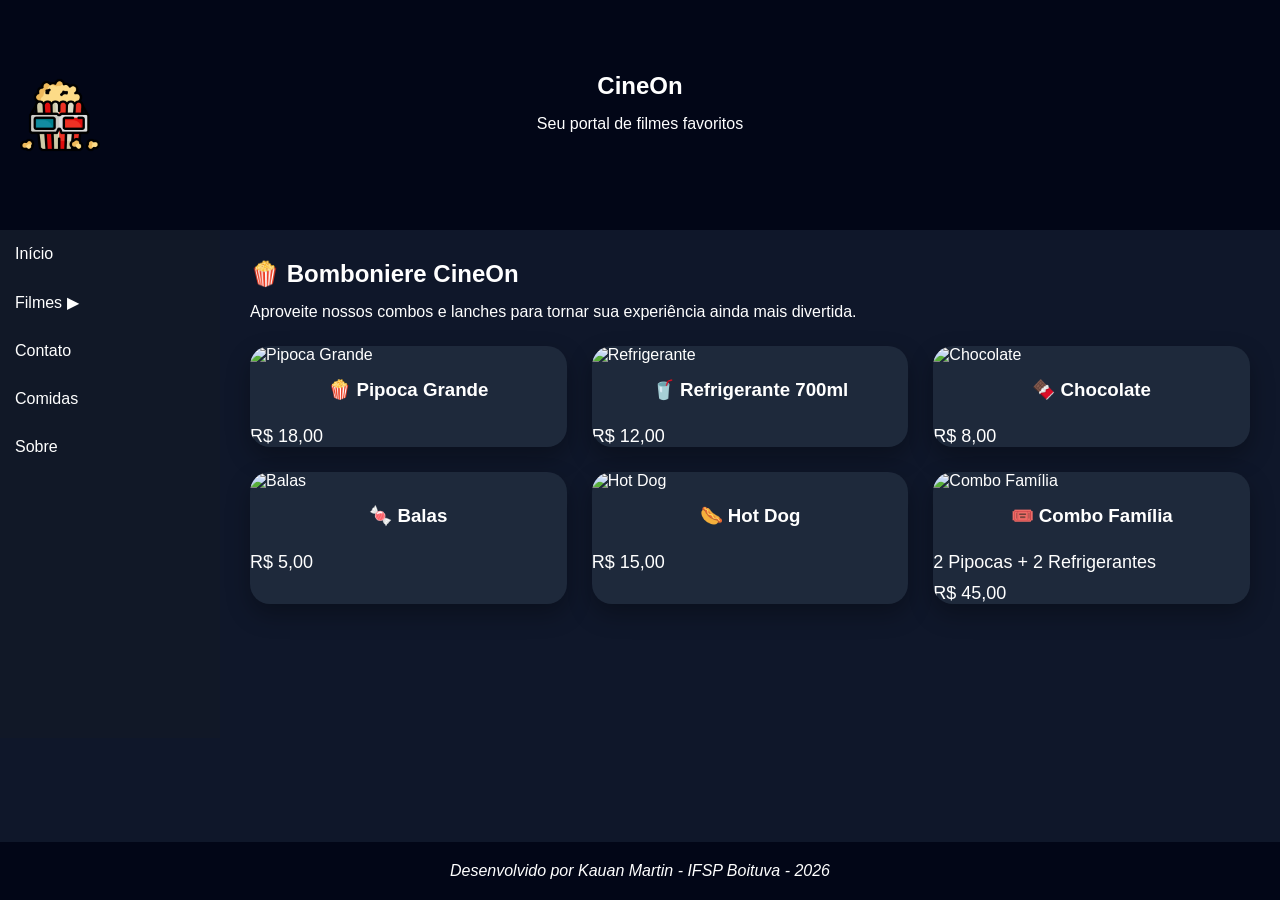
==== paginas/comidas.html @ 90d4e2b5 "Add files via upload" ====
<!DOCTYPE html>
<html lang="pt-br">
    <style>
        .filme-card p{
            margin-top:10px;
            font-size:18px;
        }

        .filme-card h1{
            font-size:80px;
            margin:20px 0;
        }

        section > p{
            margin:15px 0 25px;
        }
    </style>

<head>
    <meta charset="UTF-8">
    <title>Contato - CineOn</title>
    <link rel="stylesheet" href="../estilos/layout.css">
    <link rel="stylesheet" href="../estilos/formulario.css">
    <link rel="icon" href="../imagens/pipoca.ico" type="image/png">
    <link rel="stylesheet" href="../estilos/cards.css">
    <script src="../script/script.js" defer></script>
</head>

<body>

    <header>
        <img src="../imagens/pipoca.png" alt="Logo">

        <section>
            <h1>CineOn</h1>
            <p>Seu portal de filmes favoritos</p>
        </section>
        <section class="usuario">
            <span id="areaUsuario"></span>
        </section>
    </header>

    <nav>
        <ul>
            <li><a href="../index.html">Início</a></li>
            <li>
                <a href="#">Filmes ▶</a>
                <ul>
                    <li><a href="oscar.html">Últimos Vencedores do Oscar</a></li>
                    <li><a href="embreve.html">Em breve</a></li>
                    
                </ul>
            </li>
            <li><a href="contato.html">Contato</a></li>
            <li><a href="comidas.html">Comidas</a></li>
            <li><a href="sobre.html">Sobre</a></li>
        </ul>
    </nav>

    <main>

        <section>

            <h2>🍿 Bomboniere CineOn</h2>

            <p>
                Aproveite nossos combos e lanches para tornar sua experiência
                ainda mais divertida.
            </p>

            <div class="cards">

                <div class="filme-card">
                    <img src="../imagens/pipoca-grande.jpg" alt="Pipoca Grande">
                    <h3>🍿 Pipoca Grande</h3>
                    <p>R$ 18,00</p>
                </div>

                <div class="filme-card">
                    <img src="../imagens/refrigerante.jpg" alt="Refrigerante">
                    <h3>🥤 Refrigerante 700ml</h3>
                    <p>R$ 12,00</p>
                </div>

                <div class="filme-card">
                    <img src="../imagens/chocolate.jpg" alt="Chocolate">
                    <h3>🍫 Chocolate</h3>
                    <p>R$ 8,00</p>
                </div>

                <div class="filme-card">
                    <img src="../imagens/balas.jpg" alt="Balas">
                    <h3>🍬 Balas</h3>
                    <p>R$ 5,00</p>
                </div>

                <div class="filme-card">
                    <img src="../imagens/hotdog.jpg" alt="Hot Dog">
                    <h3>🌭 Hot Dog</h3>
                    <p>R$ 15,00</p>
                </div>

                <div class="filme-card">
                    <img src="../imagens/combo.jpg" alt="Combo Família">
                    <h3>🎟️ Combo Família</h3>
                    <p>2 Pipocas + 2 Refrigerantes</p>
                    <p>R$ 45,00</p>
                </div>

            </div>

        </section>

    </main>

    <footer>
        <address>Desenvolvido por Kauan Martin - IFSP Boituva - 2026</address>
    </footer>
    <script src="../script/cadastro.js"></script>
</body>

</html>
---- estilos/layout.css ----
* {
    margin: 0;
    padding: 0;
    box-sizing: border-box
}

body {
    font-family: Arial, sans-serif;
    background: #0f172a;
    color: white;
    min-height: 100vh;
    display: flex;
    flex-wrap: wrap;
}

header{
    background: #020617;
    padding: 20px;
    text-align: center;
    display:flex;
    align-items:center;
    justify-content:center;
    position:relative;
    width: 100%;
}

header > img{
    position:absolute;
    left:20px;
    width:80px;
}

.usuario{
    position:absolute;
    right:20px;
    display:flex;
    align-items:center;
    gap:10px;
}

#btnCadastro{
    background:none;
    border:none;
    cursor:pointer;
}

#btnCadastro img{
    position:static;
    width:40px;
    height:40px;
}

.modal{
    display:none;
    position:fixed;
    top:0;
    left:0;
    width:100%;
    height:100%;
    background:rgba(0,0,0,.7);

    justify-content:center;
    align-items:center;

    z-index:5000;
}

.modal form{
    background:#1e293b;
    padding:30px;
    border-radius:15px;

    width:350px;

    display:flex;
    flex-direction:column;
    gap:15px;
}

.modal h2{
    text-align:center;
}

.modal input{
    padding:12px;
    border:none;
    border-radius:8px;
}

.modal button{
    padding:12px;
    border:none;
    border-radius:8px;
    background:#e50914;
    color:white;
    cursor:pointer;
}

footer {
    background: #020617;
    padding: 20px;
    text-align: center;
    width: 100%;
    margin-top: auto;
}

nav {
    width: 220px;
    background: #111827;
    position:relative;
    z-index:1000;
}

nav ul {
    list-style: none
}

nav li {
    position: relative
}

nav a {
    display: block;
    padding: 15px;
    text-decoration: none;
    color: white;
    transition: .3s;
}

nav a:hover {
    background: #e50914;
}

nav ul ul {
    display: none;
    position: absolute;
    left: 100%;
    top: 0;
    width: 200px;
    background: #1f2937;
    z-index:1001;
}

nav li:hover>ul {
    display: block;
}

main {
    padding: 30px;
    flex:1;
    display:flex;
    gap:30px;
    align-items: flex-start;
}

section{
    flex:4;
}

aside {
    background: #1e293b;
    padding: 20px;
    border-radius: 15px;
    flex:1;
}

.filtros{
    display:flex;
    gap:15px;
    flex-wrap:wrap;
    margin:20px 0;
}

.filtros input,
.filtros select{
    padding:12px;
    border:none;
    border-radius:8px;
    background:#1e293b;
    color:white;
    font-size:16px;
}

.filtros input{
    flex:1;
    min-width:250px;
}

.filtros select{
    min-width:180px;
}

.filtros input:focus,
.filtros select:focus{
    outline:2px solid #e50914;
}

.sobre,
.localizacao{
    background:#1e293b;
    padding:25px;
    border-radius:15px;
    margin-bottom:20px;
}

.sobre h2,
.sobre h3,
.localizacao h3{
    margin-bottom:15px;
}

.sobre p{
    margin-bottom:15px;
    line-height:1.6;
}

.sobre ul{
    margin-left:20px;
}

.sobre li{
    margin-bottom:10px;
}

.localizacao img{
    width:100%;
    max-width:700px;
    border-radius:10px;
    margin:15px 0;
}

@media (max-width: 767px){

    /* HEADER */

    header{
        flex-direction:column;
        gap:15px;
        padding:20px 10px;
    }

    header img{
        position:static;
        width:60px;
    }

    .usuario{
        position:static;
    }

    /* MENU */

    nav{
        width:100%;
    }

    nav ul ul{
        position:static;
        width:100%;
        display:none;
    }

    nav li:hover > ul{
        display:block;
    }

    /* CONTEÚDO */

    main{
        flex-direction:column;
        padding:15px;
        gap:20px;
    }

    section{
        width:100%;
    }

    aside{
        width:100%;
    }

    /* FILTROS */

    .filtros{
        flex-direction:column;
    }

    .filtros input,
    .filtros select{
        width:100%;
        min-width:unset;
    }

    /* MODAL */

    .modal form{
        width:90%;
        max-width:350px;
    }

    /* SOBRE */

    .localizacao img{
        width:100%;
        max-width:100%;
    }

}
---- estilos/formulario.css ----
form{
    max-width:700px;
    margin:auto;

    background:#1e293b;

    padding:30px;

    border-radius:20px;

    box-shadow:
    0 10px 25px rgba(0,0,0,.3);
}

form input,
form textarea,
form select{

    width:100%;

    padding:12px;

    margin-top:5px;
    margin-bottom:15px;

    border:none;

    border-radius:10px;

    background:#334155;

    color:white;
}

form button{

    padding:12px 24px;

    border:none;

    border-radius:10px;

    cursor:pointer;

    transition:.3s;
}

button[type="submit"]{
    background:#e50914;
    color:white;
}

button[type="reset"]{
    background:#475569;
    color:white;
}
---- estilos/cards.css ----
.cards {
    display: grid;
    grid-template-columns: repeat(auto-fit, minmax(250px, 1fr));
    gap: 25px;
    margin-top: 20px;
}

.filme-card {
    background: #1e293b;
    border-radius: 20px;
    overflow: hidden;
    text-decoration: none;
    color: white;
    position: relative;
    box-shadow: 0 10px 25px rgba(0, 0, 0, .3);
    transition: .3s;
    z-index:1;
}

.filme-card:hover {
    transform: translateY(-8px);
}

.filme-card img {
    width: 100%;
    height: 220px;
    object-fit: cover;
    transition: .3s;
}

.filme-card:hover img {
    transform: scale(1.08);
}

.overlay {
    position: absolute;
    top: 0;
    left: 0;
    right: 0;
    height: 220px;
    display: flex;
    align-items: center;
    justify-content: center;
    background: rgba(0, 0, 0, .7);
    opacity: 0;
    transition: .3s;
    font-size: 1.3rem;
    font-weight: bold;
}

.filme-card:hover .overlay {
    opacity: 1;
}

.filme-card h3 {
    padding: 15px;
    text-align: center;
}

.genero{
    color:#cbd5e1;
    margin-top:10px;
    font-size:14px;
}

.nota{
    color:#facc15;
    font-weight:bold;
    margin-top:5px;
    margin-bottom:15px;
}
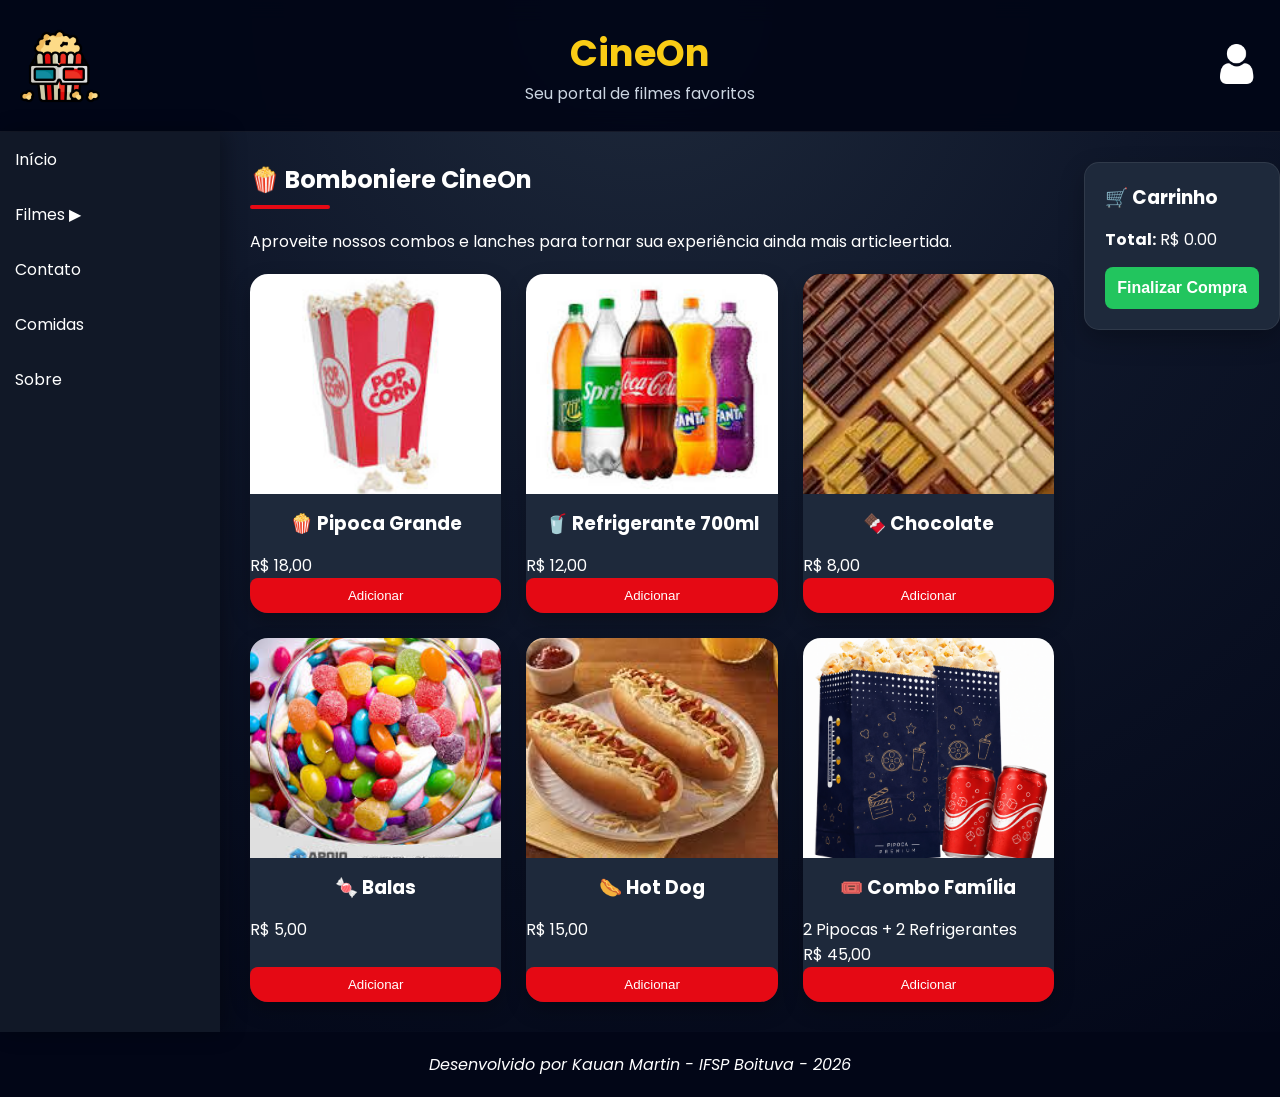
==== commit 5695abca: "Add files via upload" ====
--- a/paginas/comidas.html
+++ b/paginas/comidas.html
@@ -1,29 +1,13 @@
 <!DOCTYPE html>
 <html lang="pt-br">
-    <style>
-        .filme-card p{
-            margin-top:10px;
-            font-size:18px;
-        }
-
-        .filme-card h1{
-            font-size:80px;
-            margin:20px 0;
-        }
-
-        section > p{
-            margin:15px 0 25px;
-        }
-    </style>
-
 <head>
     <meta charset="UTF-8">
     <title>Contato - CineOn</title>
     <link rel="stylesheet" href="../estilos/layout.css">
-    <link rel="stylesheet" href="../estilos/formulario.css">
     <link rel="icon" href="../imagens/pipoca.ico" type="image/png">
     <link rel="stylesheet" href="../estilos/cards.css">
     <script src="../script/script.js" defer></script>
+    <link href="https://fonts.googleapis.com/css2?family=Poppins:wght@300;400;500;600;700&display=swap" rel="stylesheet">
 </head>
 
 <body>
@@ -37,6 +21,13 @@
         </section>
         <section class="usuario">
             <span id="areaUsuario"></span>
+
+            <button id="btnCadastro">
+                <img src="../imagens/perfil.png" alt="Perfil">
+            </button>
+            <button id="btnLogout" style="display:none;">
+                <img src="../imagens/sair.png" alt="Logout">
+            </button>
         </section>
     </header>
 
@@ -65,58 +56,103 @@
 
             <p>
                 Aproveite nossos combos e lanches para tornar sua experiência
-                ainda mais divertida.
+                ainda mais articleertida.
             </p>
 
-            <div class="cards">
+            <article class="cards">
 
-                <div class="filme-card">
-                    <img src="../imagens/pipoca-grande.jpg" alt="Pipoca Grande">
+                <article class="filme-card" data-produto="Pipoca Grande" data-preco="18">
+                    <img src="../imagens/pipocagrande.jpeg" alt="Pipoca Grande">
                     <h3>🍿 Pipoca Grande</h3>
                     <p>R$ 18,00</p>
-                </div>
+                    <button class="btnCarrinho">Adicionar</button>
+                </article>
 
-                <div class="filme-card">
-                    <img src="../imagens/refrigerante.jpg" alt="Refrigerante">
+                <article class="filme-card" data-produto="Refrigerante 700ml" data-preco="12">
+                    <img src="../imagens/refri.jpeg" alt="Refrigerante">
                     <h3>🥤 Refrigerante 700ml</h3>
                     <p>R$ 12,00</p>
-                </div>
+                    <button class="btnCarrinho">Adicionar</button>
+                </article>
 
-                <div class="filme-card">
-                    <img src="../imagens/chocolate.jpg" alt="Chocolate">
+                <article class="filme-card" data-produto="Chocolate" data-preco="8">
+                    <img src="../imagens/chocolate.jpeg" alt="Chocolate">
                     <h3>🍫 Chocolate</h3>
                     <p>R$ 8,00</p>
-                </div>
+                    <button class="btnCarrinho">Adicionar</button>
+                </article>
 
-                <div class="filme-card">
-                    <img src="../imagens/balas.jpg" alt="Balas">
+                <article class="filme-card" data-produto="Balas" data-preco="5">
+                    <img src="../imagens/balas.jpeg" alt="Balas">
                     <h3>🍬 Balas</h3>
                     <p>R$ 5,00</p>
-                </div>
+                    <button class="btnCarrinho">Adicionar</button>
+                </article>
 
-                <div class="filme-card">
-                    <img src="../imagens/hotdog.jpg" alt="Hot Dog">
+                <article class="filme-card" data-produto="Hot Dog" data-preco="15">
+                    <img src="../imagens/hotdog.jpeg" alt="Hot Dog">
                     <h3>🌭 Hot Dog</h3>
                     <p>R$ 15,00</p>
-                </div>
+                    <button class="btnCarrinho">Adicionar</button>
+                </article>
 
-                <div class="filme-card">
-                    <img src="../imagens/combo.jpg" alt="Combo Família">
+                <article class="filme-card" data-produto="Combo Família" data-preco="45">
+                    <img src="../imagens/combo.png" alt="Combo Família">
                     <h3>🎟️ Combo Família</h3>
                     <p>2 Pipocas + 2 Refrigerantes</p>
                     <p>R$ 45,00</p>
-                </div>
+                    <button class="btnCarrinho">Adicionar</button>
+                </article>
 
-            </div>
+            </article>
 
         </section>
 
     </main>
 
+    <aside id="carrinho">
+        <h3>🛒 Carrinho</h3>
+
+        <ul id="listaCarrinho"></ul>
+
+        <p>
+            <strong>Total:</strong>
+            R$ <span id="totalCarrinho">0</span>
+        </p>
+
+        <button id="btnFinalizar">
+            Finalizar Compra
+        </button>
+    </aside>
+
     <footer>
         <address>Desenvolvido por Kauan Martin - IFSP Boituva - 2026</address>
     </footer>
+    <div id="modalCadastro" class="modal">
+
+        <form id="cadastro">
+
+            <h2>Cadastro</h2>
+
+            <input type="text" id="nomeUsuario" placeholder="Nome" required>
+
+            <input type="date" id="idadeUsuario" required>
+
+            <input type="email" id="emailUsuario" placeholder="E-mail" required>
+
+            <input type="password" id="senhaUsuario" placeholder="Senha" required>
+
+            <button type="submit">
+                Entrar
+            </button>
+
+        </form>
+
+    </div>
+
     <script src="../script/cadastro.js"></script>
+    <script src="../script/carrinho.js"></script>
+
 </body>
 
 </html>
--- a/estilos/layout.css
+++ b/estilos/layout.css
@@ -4,24 +4,38 @@
     box-sizing: border-box
 }
 
-body {
-    font-family: Arial, sans-serif;
-    background: #0f172a;
-    color: white;
-    min-height: 100vh;
-    display: flex;
-    flex-wrap: wrap;
-}
-
+body{
+    font-family:'Poppins',sans-serif;
+    background:
+    radial-gradient(circle at top,
+    #1e293b 0%,
+    #0f172a 40%,
+    #020617 100%);
+    color:white;
+    min-height:100vh;
+    display:flex;
+    flex-wrap:wrap;
+}
 header{
-    background: #020617;
-    padding: 20px;
+    background:rgba(2,6,23,.95);
+    backdrop-filter:blur(10px);
+    border-bottom:1px solid rgba(255,255,255,.08);
+    padding:25px;
     text-align: center;
     display:flex;
     align-items:center;
     justify-content:center;
     position:relative;
     width: 100%;
+}
+
+header h1{
+    font-size:2.3rem;
+    color:#facc15;
+}
+
+header p{
+    color:#cbd5e1;
 }
 
 header > img{
@@ -75,6 +89,8 @@
     display:flex;
     flex-direction:column;
     gap:15px;
+    box-shadow:
+    0 15px 40px rgba(0,0,0,.5);
 }
 
 .modal h2{
@@ -94,6 +110,81 @@
     background:#e50914;
     color:white;
     cursor:pointer;
+    transition:.3s;
+}
+
+.modal button:hover{
+    background:#ff1f2d;
+}
+
+#painelFilme{
+    position:fixed;
+    top:120px;
+    right:-450px;
+
+    width:400px;
+    max-width:90%;
+
+    background:#1e293b;
+
+    padding:25px;
+
+    border-radius:15px 0 0 15px;
+
+    box-shadow:
+    -10px 0 30px rgba(0,0,0,.4);
+
+    transition:.4s;
+
+    z-index:9999;
+}
+
+#painelFilme.ativo{
+    right:0;
+}
+
+#painelFilme h2{
+    margin-bottom:15px;
+}
+
+#painelFilme p{
+    margin-bottom:10px;
+    line-height:1.5;
+}
+
+#painelFilme a{
+    display:block;
+
+    text-align:center;
+
+    text-decoration:none;
+
+    background:#e50914;
+
+    color:white;
+
+    padding:12px;
+
+    border-radius:8px;
+
+    margin-top:10px;
+}
+
+#fecharPainel{
+    position:absolute;
+
+    top:10px;
+    right:10px;
+
+    background:none;
+
+    border:none;
+
+    color:white;
+
+    cursor:pointer;
+
+    font-size:18px;
 }
 
 footer {
@@ -109,6 +200,8 @@
     background: #111827;
     position:relative;
     z-index:1000;
+    box-shadow:
+    5px 0 20px rgba(0,0,0,.3);
 }
 
 nav ul {
@@ -128,7 +221,8 @@
 }
 
 nav a:hover {
-    background: #e50914;
+    background:#e50914;
+    padding-left:25px;
 }
 
 nav ul ul {
@@ -158,10 +252,18 @@
 }
 
 aside {
-    background: #1e293b;
+    background:#1e293b;
+    border:1px solid rgba(255,255,255,.08);
+    box-shadow:
+    0 10px 25px rgba(0,0,0,.25);
     padding: 20px;
     border-radius: 15px;
     flex:1;
+    width: auto;
+    max-width: 400px;
+    margin: 20px auto;
+    flex:none; 
+    align-self:flex-start; 
 }
 
 .filtros{
@@ -174,11 +276,17 @@
 .filtros input,
 .filtros select{
     padding:12px;
-    border:none;
     border-radius:8px;
     background:#1e293b;
+    border:1px solid rgba(255,255,255,.1);
+    transition:.3s;
     color:white;
     font-size:16px;
+}
+
+.filtros input:hover,
+.filtros select:hover{
+    border-color:#e50914;
 }
 
 .filtros input{
@@ -229,6 +337,43 @@
     margin:15px 0;
 }
 
+h2{
+    position:relative;
+    margin-bottom:20px;
+}
+
+h2::after{
+    content:"";
+    display:block;
+    width:80px;
+    height:4px;
+    background:#e50914;
+    border-radius:10px;
+    margin-top:8px;
+}
+
+#btnLogout{
+    background:#e50914;
+    color:white;
+    border:none;
+    padding:8px 15px;
+    border-radius:8px;
+    cursor:pointer;
+    font-weight:600;
+    transition:.3s;
+}
+
+
+#btnLogout img{
+    width:40px;
+    height:40px;
+    object-fit:contain;
+}
+
+#btnLogout:hover{
+    background:#ff2d38;
+}
+
 @media (max-width: 767px){
 
     /* HEADER */
--- a/estilos/cards.css
+++ b/estilos/cards.css
@@ -7,7 +7,7 @@
 
 .filme-card {
     background: #1e293b;
-    border-radius: 20px;
+    border-radius: 18px;
     overflow: hidden;
     text-decoration: none;
     color: white;
@@ -15,10 +15,19 @@
     box-shadow: 0 10px 25px rgba(0, 0, 0, .3);
     transition: .3s;
     z-index:1;
+    box-shadow:
+    0 8px 20px rgba(0,0,0,.25);
+    display:flex;
+    flex-direction:column;
 }
 
-.filme-card:hover {
-    transform: translateY(-8px);
+.filme-card:hover{
+    transform:
+    translateY(-8px)
+    scale(1.03);
+
+    box-shadow:
+    0 15px 30px rgba(0,0,0,.4);
 }
 
 .filme-card img {
@@ -67,5 +76,50 @@
     color:#facc15;
     font-weight:bold;
     margin-top:5px;
-    margin-bottom:15px;
+}
+
+#carrinho{
+    background:#1e293b;
+    padding:20px;
+    border-radius:15px;
+    margin-top:30px;
+}
+
+#listaCarrinho{
+    list-style:none;
+    margin:15px 0;
+}
+
+#listaCarrinho li{
+    padding:8px 0;
+    border-bottom:1px solid rgba(255,255,255,.1);
+}
+
+.btnCarrinho{
+    margin-top: auto;
+    padding:10px;
+    width:100%;
+    border:none;
+    border-radius:8px;
+    background:#e50914;
+    color:white;
+    cursor:pointer;
+}
+
+#btnFinalizar{
+    width:100%;
+    margin-top:15px;
+    padding:12px;
+    border:none;
+    border-radius:8px;
+    background:#22c55e;
+    color:white;
+    font-size:16px;
+    font-weight:bold;
+    cursor:pointer;
+    transition:.3s;
+}
+
+#btnFinalizar:hover{
+    background:#16a34a;
 }
